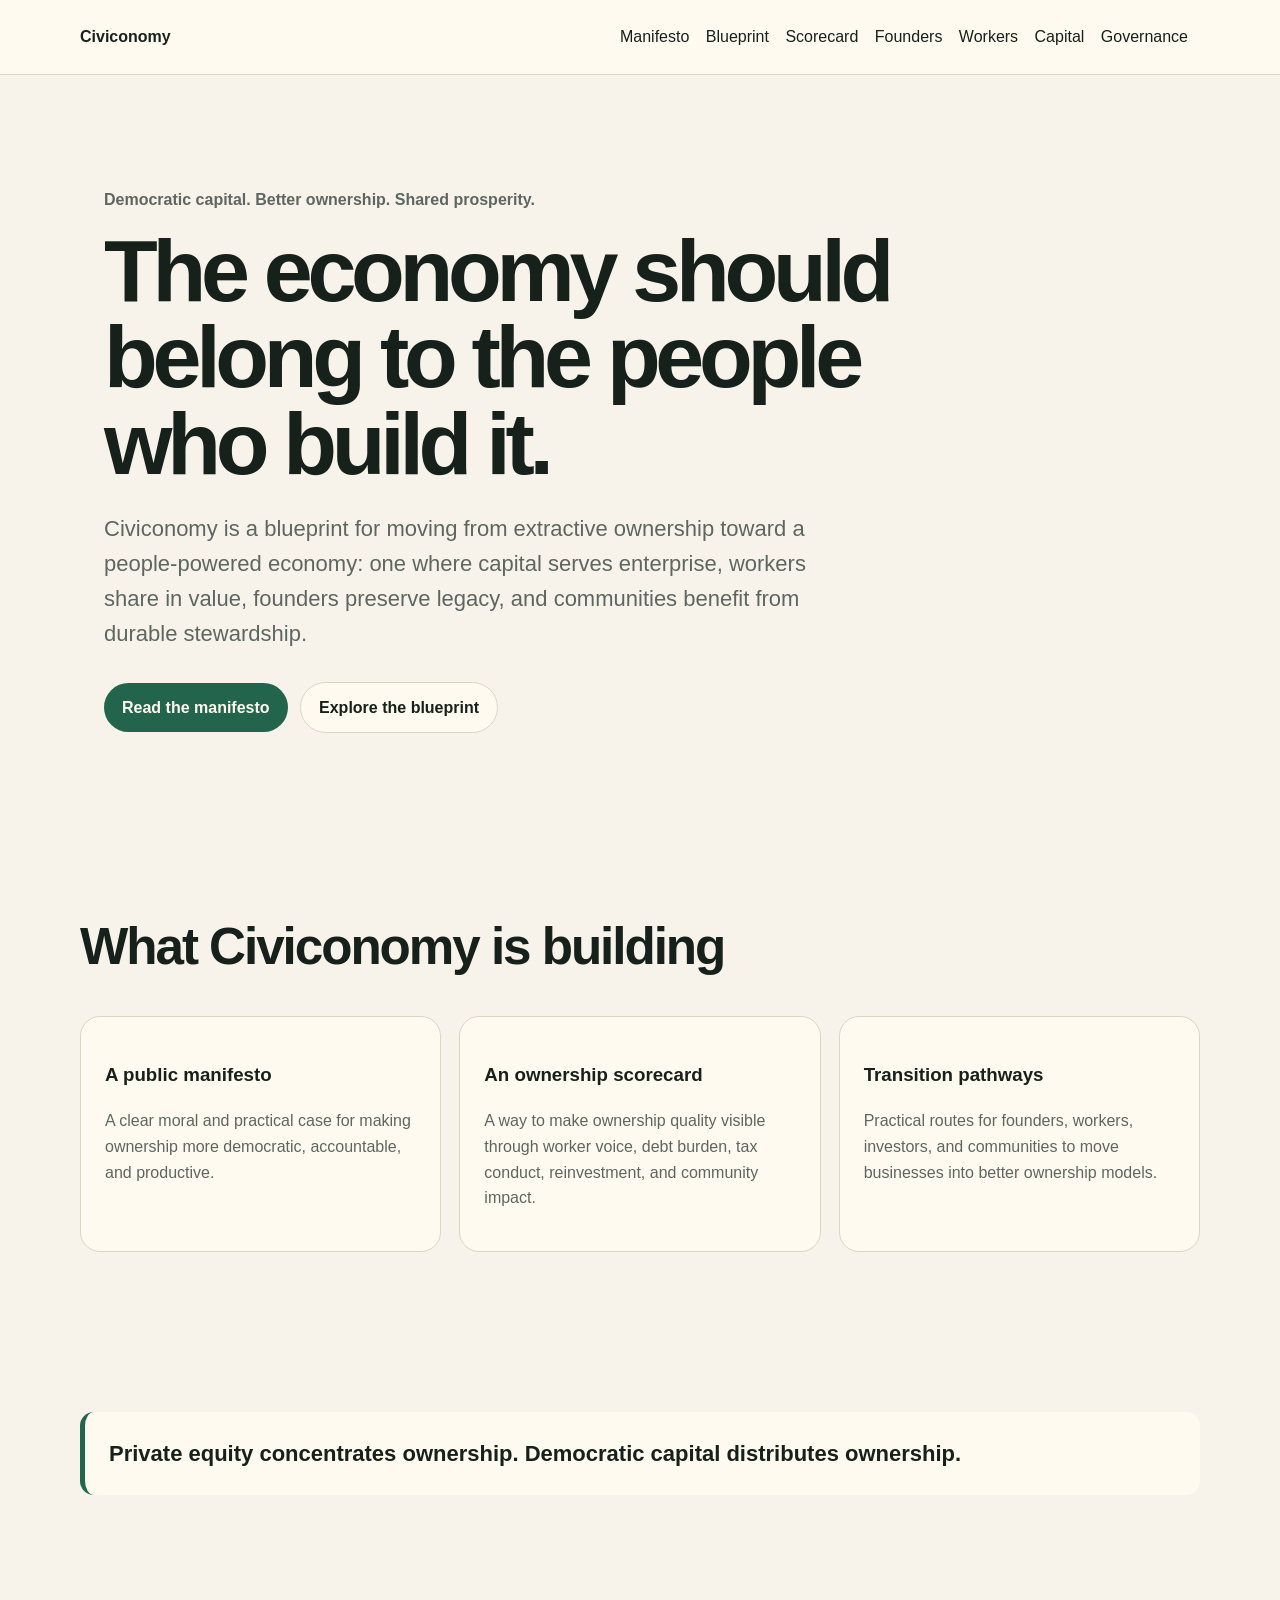
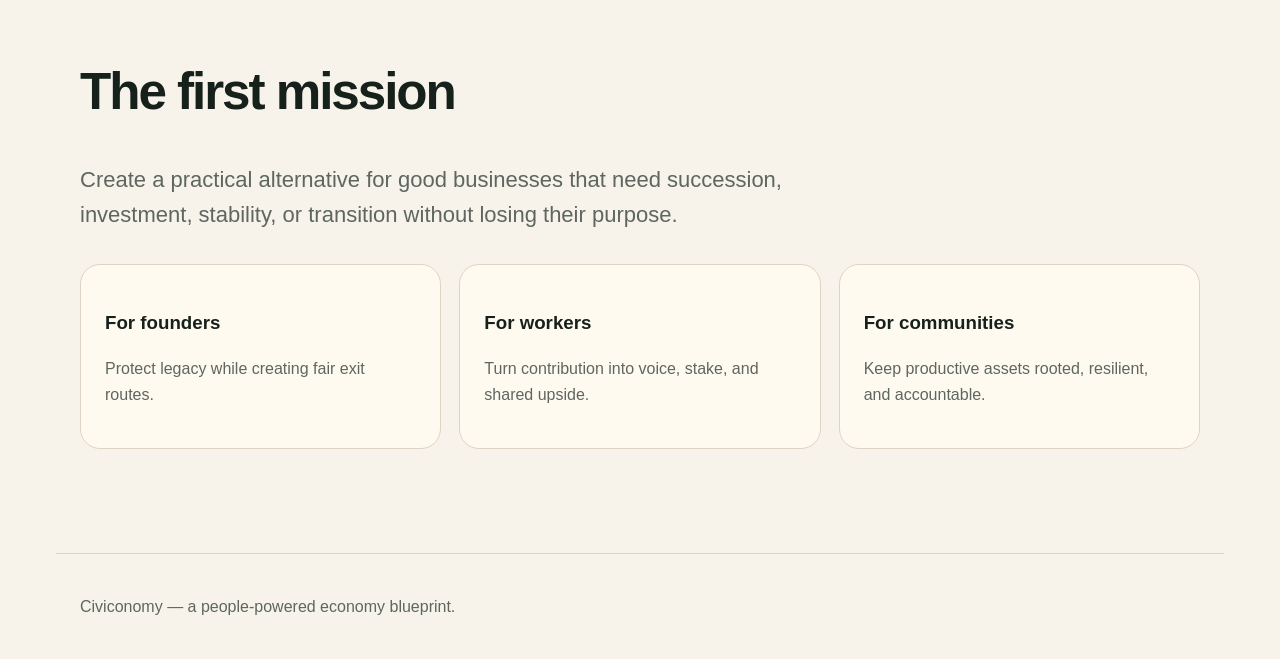
==== site/index.html @ cb238acc "Add static homepage" ====
<!doctype html>
<html lang="en">
<head>
  <meta charset="utf-8">
  <meta name="viewport" content="width=device-width, initial-scale=1">
  <title>Civiconomy</title>
  <meta name="description" content="A people-powered economy blueprint for democratic capital and better ownership.">
  <link rel="stylesheet" href="styles.css">
</head>
<body>
  <header>
    <nav>
      <a class="brand" href="index.html">Civiconomy</a>
      <div>
        <a href="manifesto.html">Manifesto</a>
        <a href="blueprint.html">Blueprint</a>
        <a href="scorecard.html">Scorecard</a>
        <a href="founders.html">Founders</a>
        <a href="workers.html">Workers</a>
        <a href="capital.html">Capital</a>
        <a href="governance.html">Governance</a>
      </div>
    </nav>
  </header>

  <main>
    <section class="hero">
      <p class="muted"><strong>Democratic capital. Better ownership. Shared prosperity.</strong></p>
      <h1>The economy should belong to the people who build it.</h1>
      <p class="lede">Civiconomy is a blueprint for moving from extractive ownership toward a people-powered economy: one where capital serves enterprise, workers share in value, founders preserve legacy, and communities benefit from durable stewardship.</p>
      <p>
        <a class="button" href="manifesto.html">Read the manifesto</a>
        <a class="button secondary" href="blueprint.html">Explore the blueprint</a>
      </p>
    </section>

    <section>
      <h2>What Civiconomy is building</h2>
      <div class="grid">
        <article class="card">
          <h3>A public manifesto</h3>
          <p>A clear moral and practical case for making ownership more democratic, accountable, and productive.</p>
        </article>
        <article class="card">
          <h3>An ownership scorecard</h3>
          <p>A way to make ownership quality visible through worker voice, debt burden, tax conduct, reinvestment, and community impact.</p>
        </article>
        <article class="card">
          <h3>Transition pathways</h3>
          <p>Practical routes for founders, workers, investors, and communities to move businesses into better ownership models.</p>
        </article>
      </div>
    </section>

    <section>
      <blockquote>Private equity concentrates ownership. Democratic capital distributes ownership.</blockquote>
    </section>

    <section>
      <h2>The first mission</h2>
      <p class="lede">Create a practical alternative for good businesses that need succession, investment, stability, or transition without losing their purpose.</p>
      <div class="grid">
        <article class="card"><h3>For founders</h3><p>Protect legacy while creating fair exit routes.</p></article>
        <article class="card"><h3>For workers</h3><p>Turn contribution into voice, stake, and shared upside.</p></article>
        <article class="card"><h3>For communities</h3><p>Keep productive assets rooted, resilient, and accountable.</p></article>
      </div>
    </section>
  </main>

  <footer>
    <p>Civiconomy — a people-powered economy blueprint.</p>
  </footer>
</body>
</html>
---- site/styles.css ----
body {
  margin: 0;
  font-family: Arial, Helvetica, sans-serif;
  color: #17211b;
  background: #f7f3eb;
  line-height: 1.6;
}

header {
  border-bottom: 1px solid #ded4c3;
  background: #fffaf0;
}

nav, main, footer {
  max-width: 1120px;
  margin: 0 auto;
  padding: 24px;
}

nav {
  display: flex;
  justify-content: space-between;
  gap: 20px;
  flex-wrap: wrap;
}

nav a {
  color: #17211b;
  text-decoration: none;
  margin-right: 12px;
}

.brand {
  font-weight: 800;
}

.hero {
  padding: 72px 24px;
}

h1 {
  max-width: 900px;
  font-size: clamp(42px, 8vw, 88px);
  line-height: 0.98;
  letter-spacing: -0.06em;
  margin: 0 0 24px;
}

h2 {
  font-size: clamp(30px, 4vw, 52px);
  line-height: 1.05;
  letter-spacing: -0.04em;
}

.lede {
  max-width: 760px;
  color: #5d675f;
  font-size: 22px;
}

.button {
  display: inline-block;
  padding: 12px 18px;
  border-radius: 999px;
  background: #23644d;
  color: #fffaf0;
  text-decoration: none;
  font-weight: 700;
  margin: 8px 8px 8px 0;
}

.button.secondary {
  background: #fffaf0;
  color: #17211b;
  border: 1px solid #ded4c3;
}

.grid {
  display: grid;
  grid-template-columns: repeat(auto-fit, minmax(240px, 1fr));
  gap: 18px;
  margin: 32px 0;
}

.card {
  padding: 24px;
  border: 1px solid #ded4c3;
  border-radius: 20px;
  background: #fffaf0;
}

.card p, .muted, li {
  color: #5d675f;
}

section {
  padding: 48px 0;
}

blockquote {
  margin: 32px 0;
  padding: 24px;
  border-left: 5px solid #23644d;
  background: #fffaf0;
  border-radius: 14px;
  font-size: 22px;
  font-weight: 700;
}

footer {
  border-top: 1px solid #ded4c3;
  color: #5d675f;
}
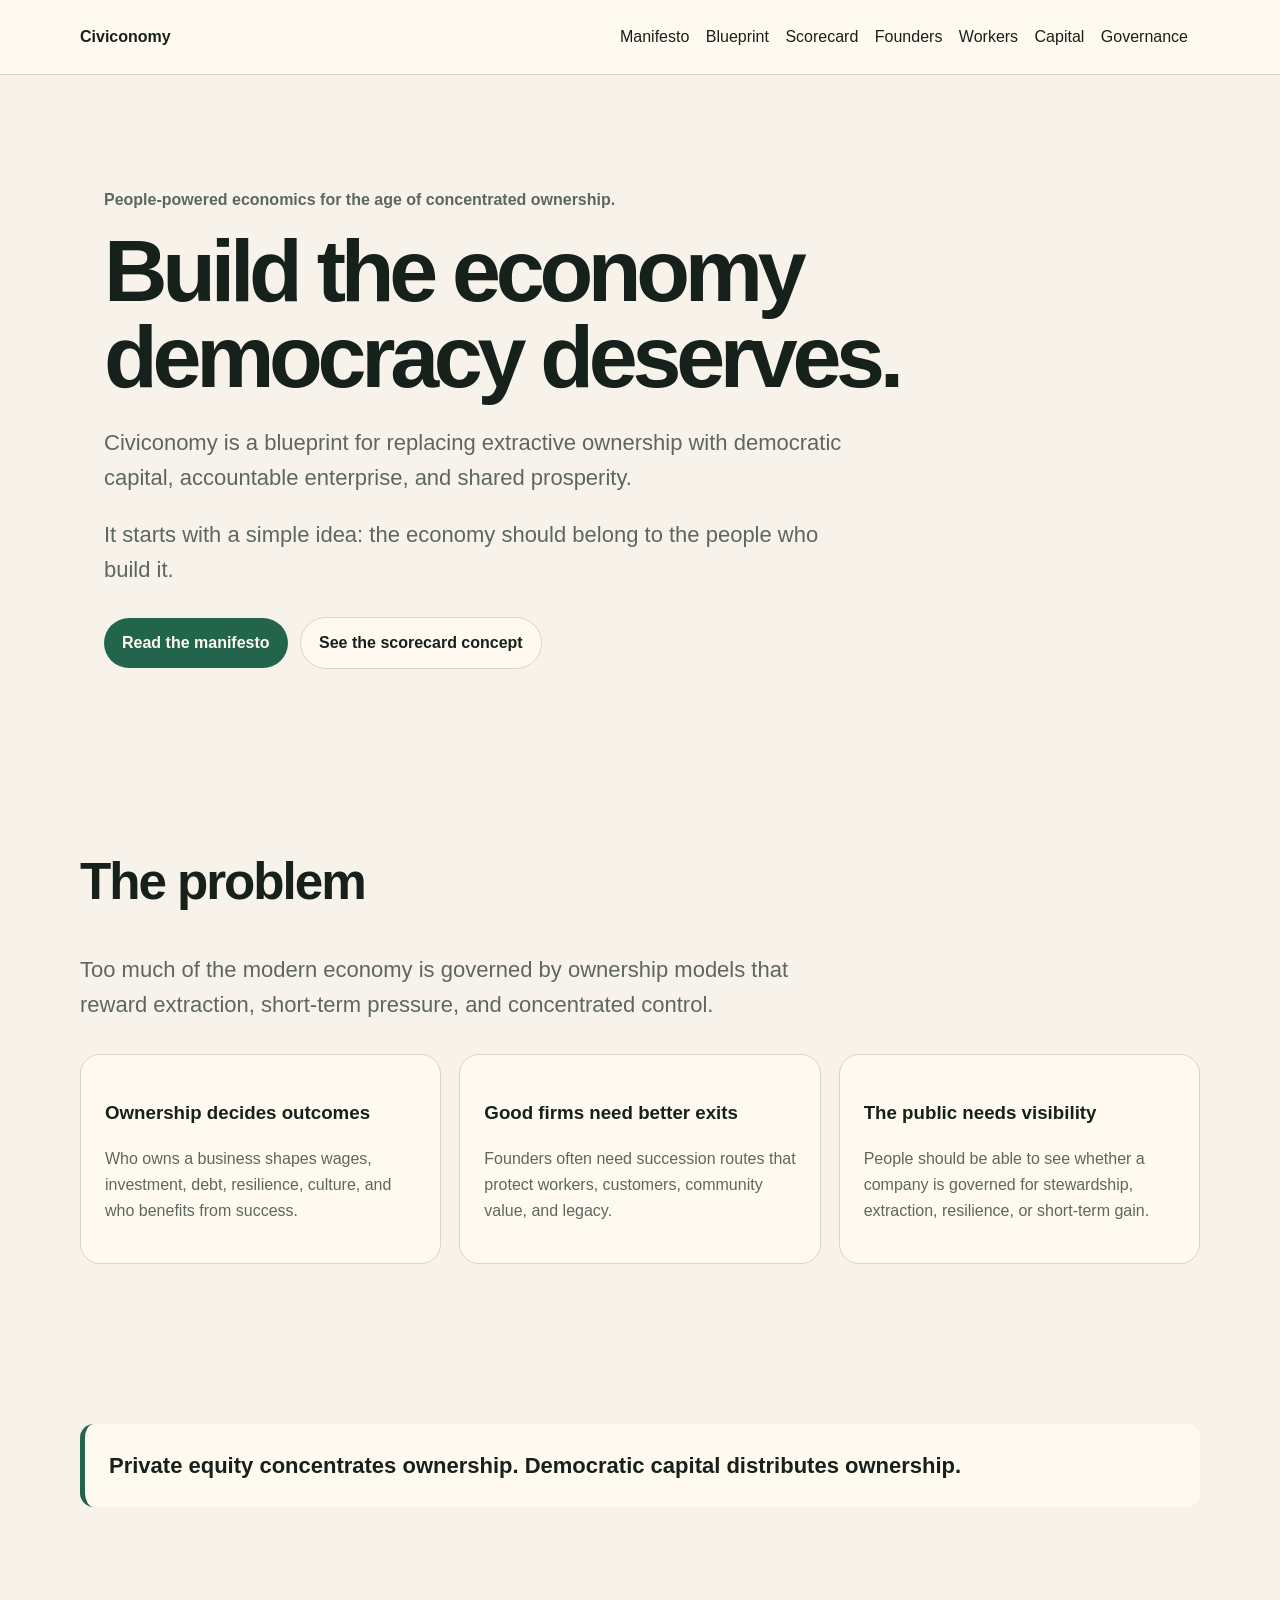
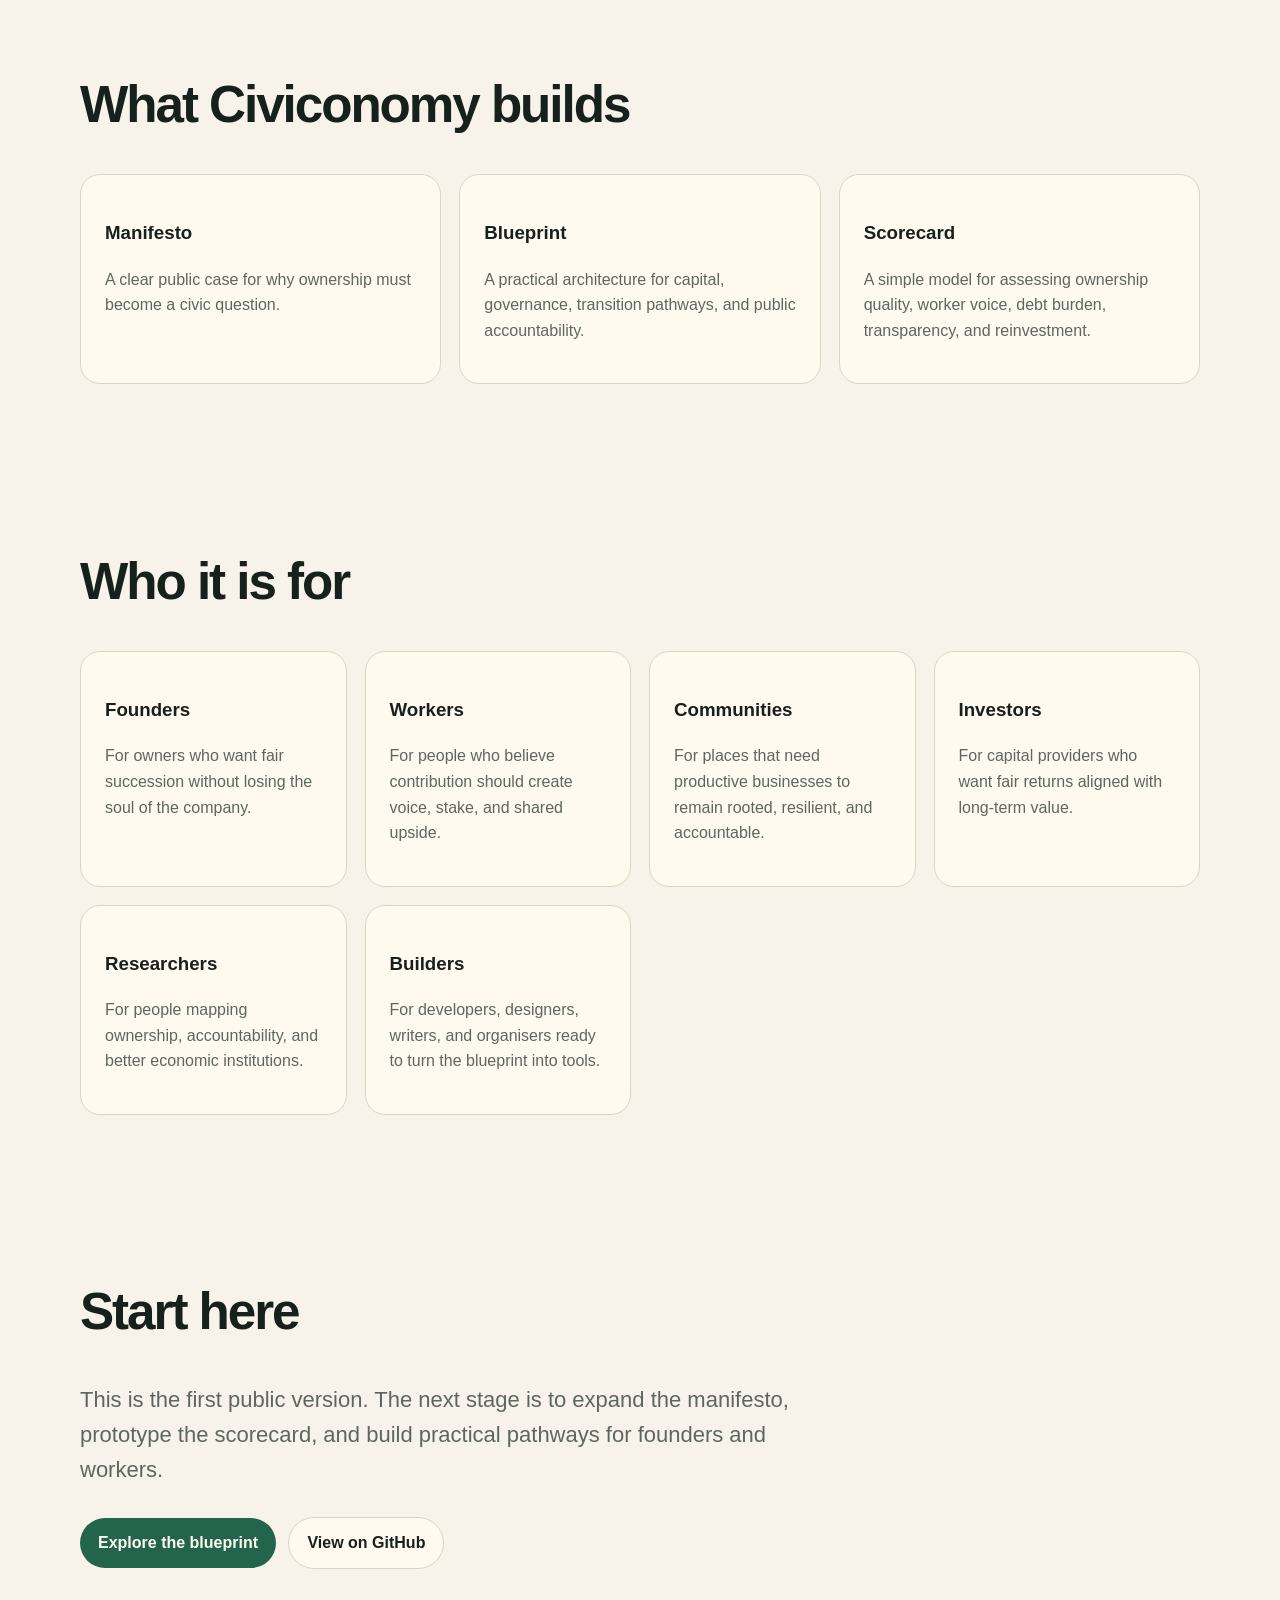
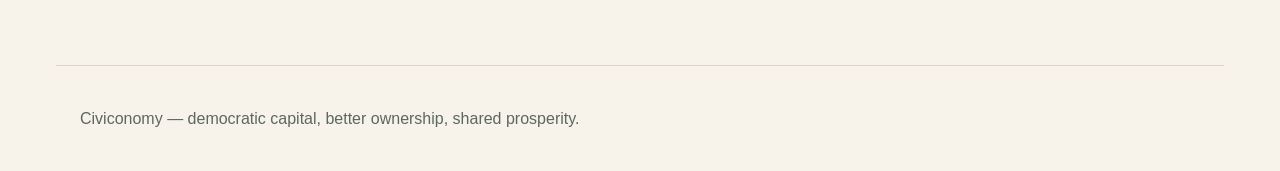
==== commit 91fecd5d: "Strengthen homepage for public launch v1" ====
--- a/site/index.html
+++ b/site/index.html
@@ -3,8 +3,8 @@
 <head>
   <meta charset="utf-8">
   <meta name="viewport" content="width=device-width, initial-scale=1">
-  <title>Civiconomy</title>
-  <meta name="description" content="A people-powered economy blueprint for democratic capital and better ownership.">
+  <title>Civiconomy — A people-powered economy</title>
+  <meta name="description" content="Civiconomy is a blueprint for democratic capital, better ownership, and a people-powered economy.">
   <link rel="stylesheet" href="styles.css">
 </head>
 <body>
@@ -25,29 +25,31 @@
 
   <main>
     <section class="hero">
-      <p class="muted"><strong>Democratic capital. Better ownership. Shared prosperity.</strong></p>
-      <h1>The economy should belong to the people who build it.</h1>
-      <p class="lede">Civiconomy is a blueprint for moving from extractive ownership toward a people-powered economy: one where capital serves enterprise, workers share in value, founders preserve legacy, and communities benefit from durable stewardship.</p>
+      <p class="muted"><strong>People-powered economics for the age of concentrated ownership.</strong></p>
+      <h1>Build the economy democracy deserves.</h1>
+      <p class="lede">Civiconomy is a blueprint for replacing extractive ownership with democratic capital, accountable enterprise, and shared prosperity.</p>
+      <p class="lede">It starts with a simple idea: the economy should belong to the people who build it.</p>
       <p>
         <a class="button" href="manifesto.html">Read the manifesto</a>
-        <a class="button secondary" href="blueprint.html">Explore the blueprint</a>
+        <a class="button secondary" href="scorecard.html">See the scorecard concept</a>
       </p>
     </section>
 
     <section>
-      <h2>What Civiconomy is building</h2>
+      <h2>The problem</h2>
+      <p class="lede">Too much of the modern economy is governed by ownership models that reward extraction, short-term pressure, and concentrated control.</p>
       <div class="grid">
         <article class="card">
-          <h3>A public manifesto</h3>
-          <p>A clear moral and practical case for making ownership more democratic, accountable, and productive.</p>
+          <h3>Ownership decides outcomes</h3>
+          <p>Who owns a business shapes wages, investment, debt, resilience, culture, and who benefits from success.</p>
         </article>
         <article class="card">
-          <h3>An ownership scorecard</h3>
-          <p>A way to make ownership quality visible through worker voice, debt burden, tax conduct, reinvestment, and community impact.</p>
+          <h3>Good firms need better exits</h3>
+          <p>Founders often need succession routes that protect workers, customers, community value, and legacy.</p>
         </article>
         <article class="card">
-          <h3>Transition pathways</h3>
-          <p>Practical routes for founders, workers, investors, and communities to move businesses into better ownership models.</p>
+          <h3>The public needs visibility</h3>
+          <p>People should be able to see whether a company is governed for stewardship, extraction, resilience, or short-term gain.</p>
         </article>
       </div>
     </section>
@@ -57,18 +59,47 @@
     </section>
 
     <section>
-      <h2>The first mission</h2>
-      <p class="lede">Create a practical alternative for good businesses that need succession, investment, stability, or transition without losing their purpose.</p>
+      <h2>What Civiconomy builds</h2>
       <div class="grid">
-        <article class="card"><h3>For founders</h3><p>Protect legacy while creating fair exit routes.</p></article>
-        <article class="card"><h3>For workers</h3><p>Turn contribution into voice, stake, and shared upside.</p></article>
-        <article class="card"><h3>For communities</h3><p>Keep productive assets rooted, resilient, and accountable.</p></article>
+        <article class="card">
+          <h3>Manifesto</h3>
+          <p>A clear public case for why ownership must become a civic question.</p>
+        </article>
+        <article class="card">
+          <h3>Blueprint</h3>
+          <p>A practical architecture for capital, governance, transition pathways, and public accountability.</p>
+        </article>
+        <article class="card">
+          <h3>Scorecard</h3>
+          <p>A simple model for assessing ownership quality, worker voice, debt burden, transparency, and reinvestment.</p>
+        </article>
       </div>
+    </section>
+
+    <section>
+      <h2>Who it is for</h2>
+      <div class="grid">
+        <article class="card"><h3>Founders</h3><p>For owners who want fair succession without losing the soul of the company.</p></article>
+        <article class="card"><h3>Workers</h3><p>For people who believe contribution should create voice, stake, and shared upside.</p></article>
+        <article class="card"><h3>Communities</h3><p>For places that need productive businesses to remain rooted, resilient, and accountable.</p></article>
+        <article class="card"><h3>Investors</h3><p>For capital providers who want fair returns aligned with long-term value.</p></article>
+        <article class="card"><h3>Researchers</h3><p>For people mapping ownership, accountability, and better economic institutions.</p></article>
+        <article class="card"><h3>Builders</h3><p>For developers, designers, writers, and organisers ready to turn the blueprint into tools.</p></article>
+      </div>
+    </section>
+
+    <section>
+      <h2>Start here</h2>
+      <p class="lede">This is the first public version. The next stage is to expand the manifesto, prototype the scorecard, and build practical pathways for founders and workers.</p>
+      <p>
+        <a class="button" href="blueprint.html">Explore the blueprint</a>
+        <a class="button secondary" href="https://github.com/SolStis86/civiconomy">View on GitHub</a>
+      </p>
     </section>
   </main>
 
   <footer>
-    <p>Civiconomy — a people-powered economy blueprint.</p>
+    <p>Civiconomy — democratic capital, better ownership, shared prosperity.</p>
   </footer>
 </body>
 </html>
